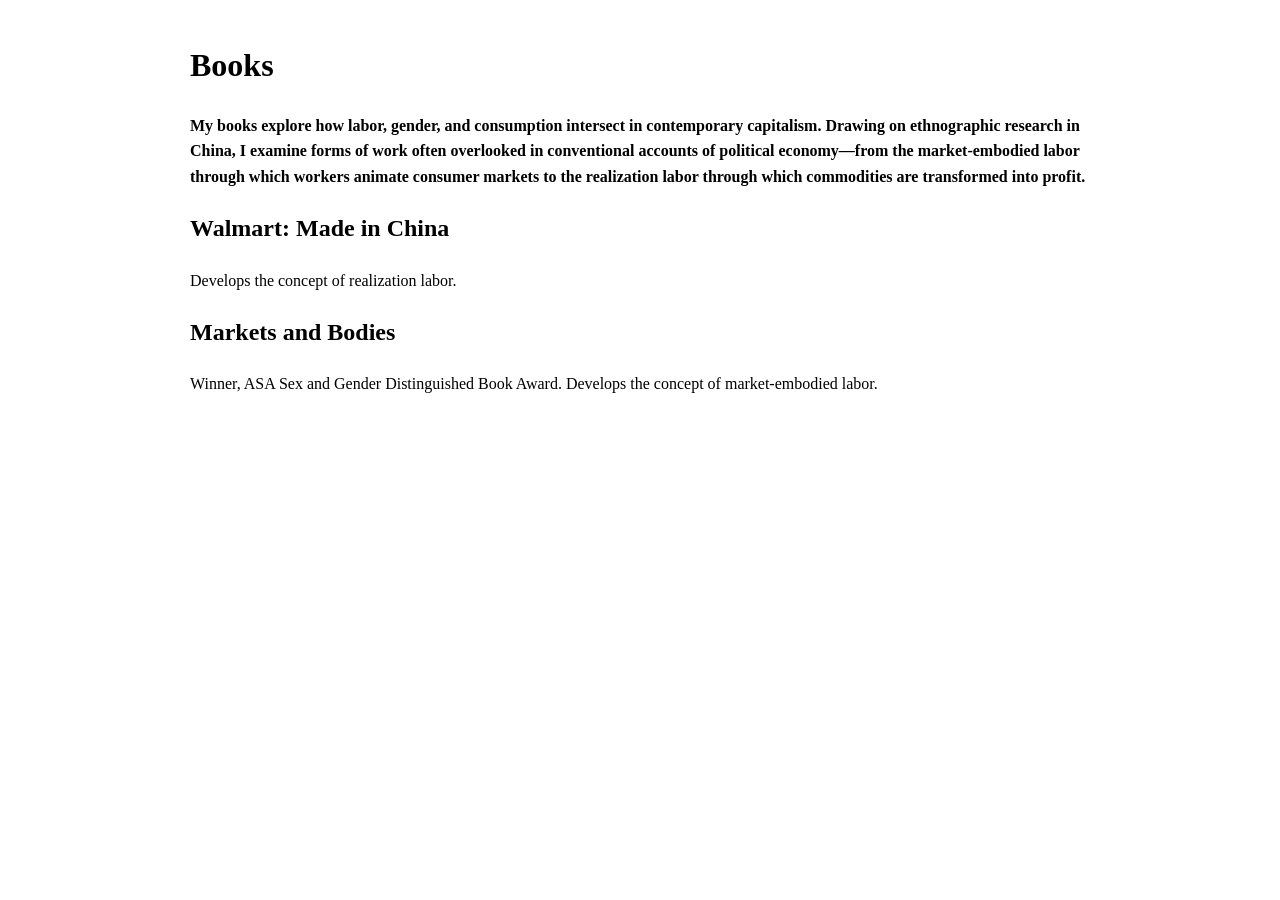
==== books.html @ 0c961aae "Add files via upload" ====
<!DOCTYPE html><html><body style="font-family:Georgia,serif;max-width:900px;margin:40px auto;line-height:1.6">
<h1>Books</h1>
<p><strong>My books explore how labor, gender, and consumption intersect in contemporary capitalism. Drawing on ethnographic research in China, I examine forms of work often overlooked in conventional accounts of political economy—from the market-embodied labor through which workers animate consumer markets to the realization labor through which commodities are transformed into profit.</strong></p>
<h2>Walmart: Made in China</h2>
<p>Develops the concept of realization labor.</p>
<h2>Markets and Bodies</h2>
<p>Winner, ASA Sex and Gender Distinguished Book Award. Develops the concept of market-embodied labor.</p>
</body></html>
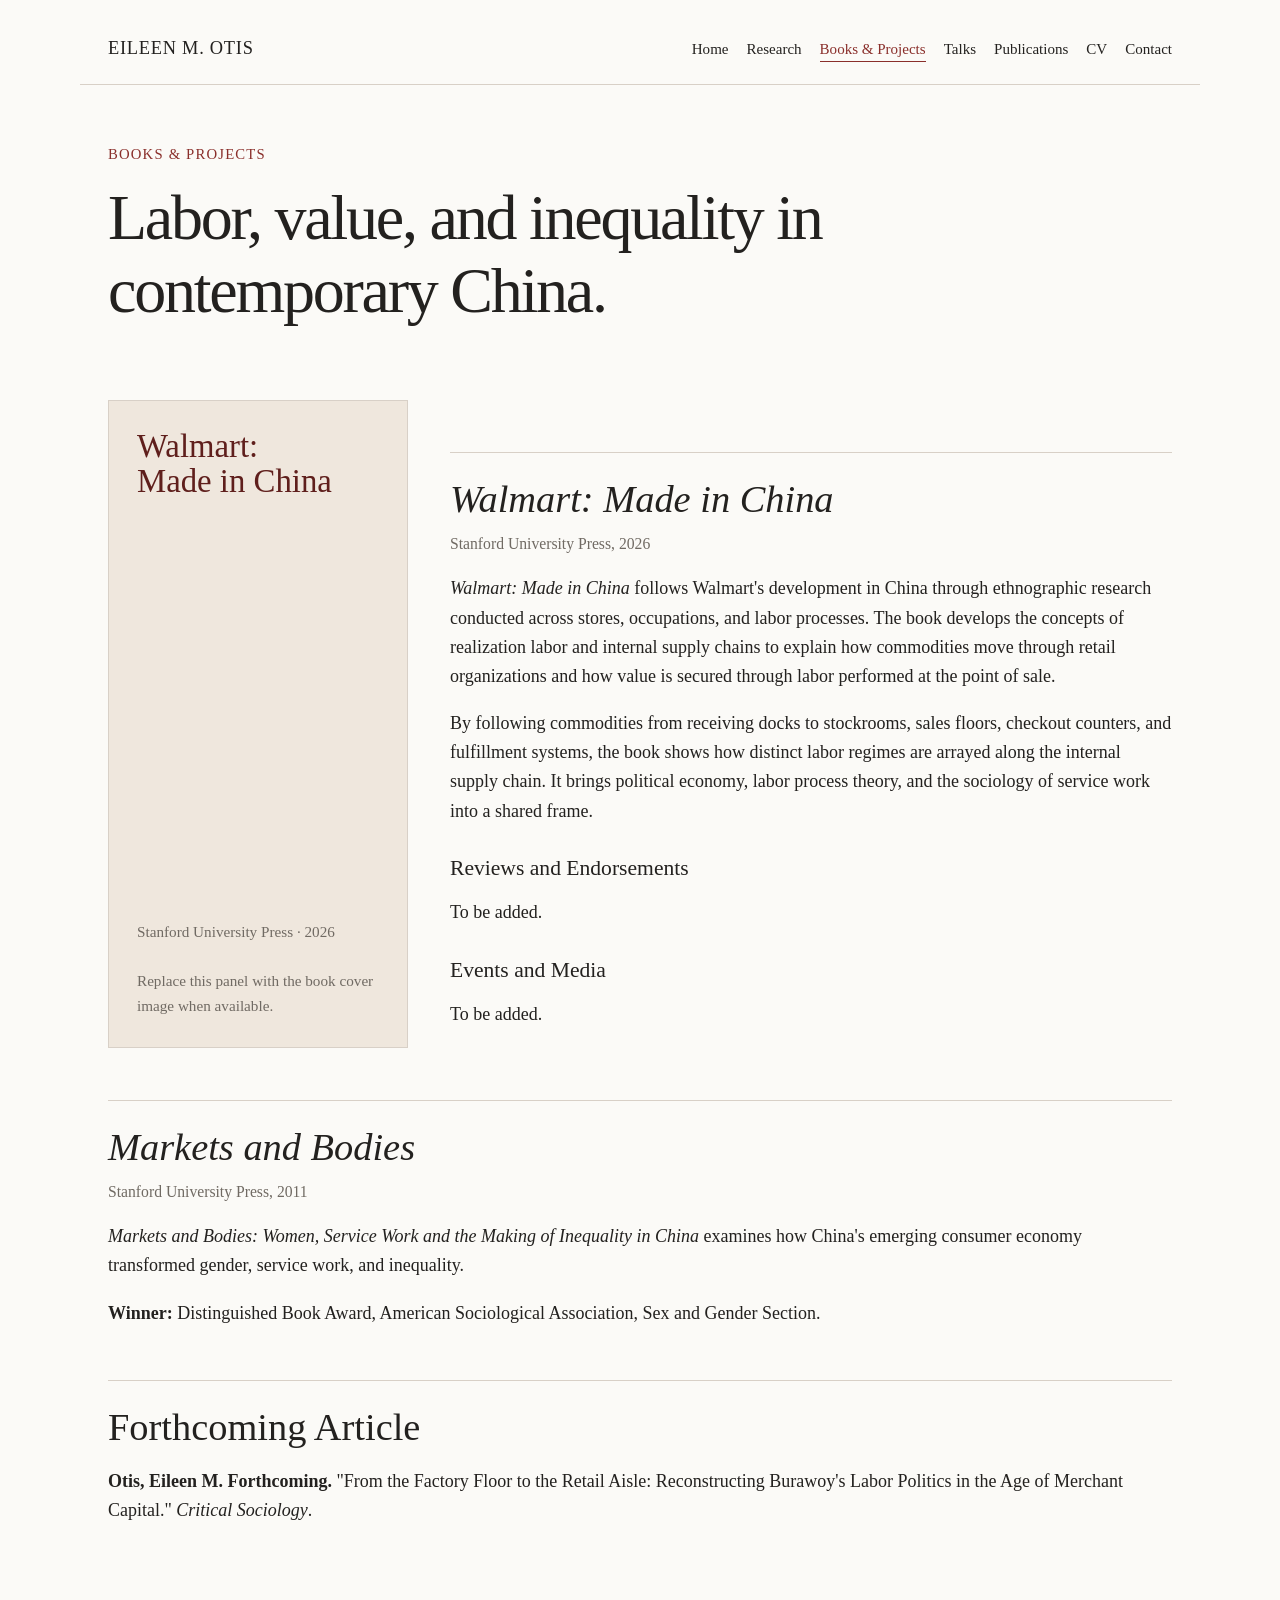
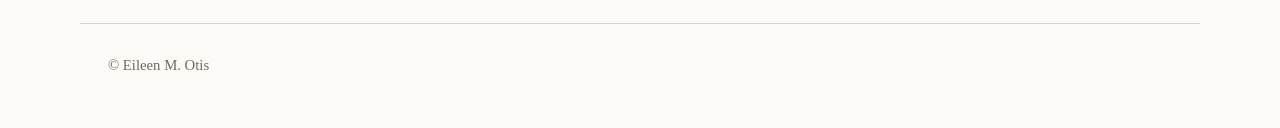
==== commit d23c87d2: "Add files via upload" ====
--- a/books.html
+++ b/books.html
@@ -1,9 +1,55 @@
+<!doctype html>
+<html lang="en">
+<head>
+  <meta charset="utf-8">
+  <meta name="viewport" content="width=device-width, initial-scale=1">
+  <title>Books & Projects | Eileen M. Otis</title>
+  <link rel="stylesheet" href="styles.css">
+</head>
+<body>
+<header class="site-header">
+  <a class="site-title" href="index.html">Eileen M. Otis</a>
+  <nav class="nav" aria-label="Main navigation">
+    <a href="index.html">Home</a>
+    <a href="research.html">Research</a>
+    <a class="active" href="books.html">Books &amp; Projects</a>
+    <a href="talks.html">Talks</a>
+    <a href="publications.html">Publications</a>
+    <a href="cv.html">CV</a>
+    <a href="contact.html">Contact</a>
+  </nav>
+</header>
+<main>
+  <section class="page-title">
+    <p class="kicker">Books &amp; Projects</p>
+    <h1>Labor, value, and inequality in contemporary China.</h1>
+  </section>
 
-<!DOCTYPE html><html><body style="font-family:Georgia,serif;max-width:900px;margin:40px auto;line-height:1.6">
-<h1>Books</h1>
-<p><strong>My books explore how labor, gender, and consumption intersect in contemporary capitalism. Drawing on ethnographic research in China, I examine forms of work often overlooked in conventional accounts of political economy—from the market-embodied labor through which workers animate consumer markets to the realization labor through which commodities are transformed into profit.</strong></p>
-<h2>Walmart: Made in China</h2>
-<p>Develops the concept of realization labor.</p>
-<h2>Markets and Bodies</h2>
-<p>Winner, ASA Sex and Gender Distinguished Book Award. Develops the concept of market-embodied labor.</p>
-</body></html>
+  <section class="book-feature">
+    <div class="cover-placeholder">
+      <div class="book-title">Walmart:<br>Made in China</div>
+      <div class="press">Stanford University Press · 2026<br><br>Replace this panel with the book cover image when available.</div>
+    </div>
+    <div>
+      <h2><em>Walmart: Made in China</em></h2>
+      <p class="meta">Stanford University Press, 2026</p>
+      <p><em>Walmart: Made in China</em> follows Walmart's development in China through ethnographic research conducted across stores, occupations, and labor processes. The book develops the concepts of realization labor and internal supply chains to explain how commodities move through retail organizations and how value is secured through labor performed at the point of sale.</p>
+      <p>By following commodities from receiving docks to stockrooms, sales floors, checkout counters, and fulfillment systems, the book shows how distinct labor regimes are arrayed along the internal supply chain. It brings political economy, labor process theory, and the sociology of service work into a shared frame.</p>
+      <h3>Reviews and Endorsements</h3>
+      <p>To be added.</p>
+      <h3>Events and Media</h3>
+      <p>To be added.</p>
+    </div>
+  </section>
+
+  <h2><em>Markets and Bodies</em></h2>
+  <p class="meta">Stanford University Press, 2011</p>
+  <p><em>Markets and Bodies: Women, Service Work and the Making of Inequality in China</em> examines how China's emerging consumer economy transformed gender, service work, and inequality.</p>
+  <p><strong>Winner:</strong> Distinguished Book Award, American Sociological Association, Sex and Gender Section.</p>
+
+  <h2>Forthcoming Article</h2>
+  <p><strong>Otis, Eileen M. Forthcoming.</strong> "From the Factory Floor to the Retail Aisle: Reconstructing Burawoy's Labor Politics in the Age of Merchant Capital." <em>Critical Sociology</em>.</p>
+</main>
+<footer class="footer">© Eileen M. Otis</footer>
+</body>
+</html>
--- a/styles.css
+++ b/styles.css
@@ -0,0 +1,161 @@
+:root {
+  --paper: #fbfaf7;
+  --ink: #23211f;
+  --muted: #706a63;
+  --line: #d8d0c7;
+  --accent: #8a2f2b;
+  --accent-dark: #5f1f1c;
+  --soft: #f0ebe4;
+}
+
+* { box-sizing: border-box; }
+html { scroll-behavior: smooth; }
+body {
+  margin: 0;
+  background: var(--paper);
+  color: var(--ink);
+  font-family: Georgia, 'Times New Roman', serif;
+  font-size: 18px;
+  line-height: 1.62;
+}
+
+a { color: var(--accent); text-decoration-thickness: 1px; text-underline-offset: 0.18em; }
+a:hover { color: var(--accent-dark); }
+
+.site-header {
+  max-width: 1120px;
+  margin: 0 auto;
+  padding: 34px 28px 20px;
+  display: flex;
+  align-items: baseline;
+  justify-content: space-between;
+  gap: 26px;
+  border-bottom: 1px solid var(--line);
+}
+.site-title {
+  font-size: 1.15rem;
+  letter-spacing: .04em;
+  text-transform: uppercase;
+  color: var(--ink);
+  text-decoration: none;
+}
+.nav {
+  display: flex;
+  flex-wrap: wrap;
+  gap: 18px;
+  font-size: .94rem;
+}
+.nav a { color: var(--ink); text-decoration: none; border-bottom: 1px solid transparent; }
+.nav a:hover, .nav a.active { border-bottom-color: var(--accent); color: var(--accent); }
+
+main {
+  max-width: 1120px;
+  margin: 0 auto;
+  padding: 58px 28px 80px;
+}
+
+.hero {
+  display: grid;
+  grid-template-columns: minmax(260px, 370px) minmax(0, 1fr);
+  gap: 54px;
+  align-items: start;
+}
+.headshot {
+  width: 100%;
+  display: block;
+  border-radius: 2px;
+  filter: saturate(.93);
+  box-shadow: 18px 18px 0 var(--soft);
+}
+.kicker {
+  color: var(--accent);
+  font-size: .92rem;
+  letter-spacing: .08em;
+  text-transform: uppercase;
+  margin: 0 0 14px;
+}
+h1, h2, h3 {
+  line-height: 1.15;
+  font-weight: normal;
+  margin: 0 0 18px;
+}
+h1 { font-size: clamp(2.55rem, 6vw, 5.2rem); letter-spacing: -0.035em; }
+h2 { font-size: clamp(1.75rem, 3vw, 2.55rem); margin-top: 52px; padding-top: 24px; border-top: 1px solid var(--line); }
+h3 { font-size: 1.35rem; margin-top: 30px; }
+.tagline {
+  font-size: clamp(1.42rem, 2.6vw, 2.05rem);
+  line-height: 1.28;
+  margin: 26px 0 28px;
+}
+.affiliation { color: var(--muted); margin: 0 0 22px; }
+.lead { font-size: 1.08rem; max-width: 720px; }
+
+.button-row { display: flex; flex-wrap: wrap; gap: 12px; margin-top: 28px; }
+.button {
+  display: inline-block;
+  border: 1px solid var(--accent);
+  color: var(--accent-dark);
+  padding: 9px 14px;
+  text-decoration: none;
+  font-size: .94rem;
+}
+.button:hover { background: var(--accent); color: var(--paper); }
+
+.book-feature {
+  margin-top: 72px;
+  display: grid;
+  grid-template-columns: minmax(220px, 300px) minmax(0, 1fr);
+  gap: 42px;
+  align-items: stretch;
+}
+.cover-placeholder {
+  min-height: 410px;
+  padding: 28px;
+  border: 1px solid var(--line);
+  background: #efe7dd;
+  display: flex;
+  flex-direction: column;
+  justify-content: space-between;
+}
+.cover-placeholder .book-title { font-size: 2.05rem; line-height: 1.06; color: var(--accent-dark); }
+.cover-placeholder .press { color: var(--muted); font-size: .95rem; }
+.meta { color: var(--muted); font-size: .98rem; margin-top: -8px; }
+
+.grid-2 { display: grid; grid-template-columns: repeat(2, minmax(0, 1fr)); gap: 38px 52px; }
+.theme { border-top: 1px solid var(--line); padding-top: 18px; }
+.theme h3 { margin-top: 0; }
+
+.news-list, .plain-list { padding-left: 1.1em; }
+.news-list li, .plain-list li { margin: .35em 0; }
+.publication { margin: 0 0 22px; }
+.publication .year { color: var(--accent); }
+
+.page-title { max-width: 780px; }
+.page-title h1 { font-size: clamp(2.4rem, 5vw, 4.4rem); }
+.callout {
+  border-left: 3px solid var(--accent);
+  padding-left: 22px;
+  margin: 34px 0;
+  font-size: 1.15rem;
+}
+
+.talk { border-top: 1px solid var(--line); padding: 20px 0; }
+.talk h3 { margin: 0 0 4px; }
+.talk p { margin: 0; }
+
+.footer {
+  max-width: 1120px;
+  margin: 0 auto;
+  padding: 30px 28px 50px;
+  border-top: 1px solid var(--line);
+  color: var(--muted);
+  font-size: .92rem;
+}
+
+@media (max-width: 780px) {
+  .site-header { display: block; }
+  .nav { margin-top: 16px; gap: 12px 16px; }
+  .hero, .book-feature, .grid-2 { grid-template-columns: 1fr; }
+  .headshot { max-width: 360px; }
+  main { padding-top: 38px; }
+}
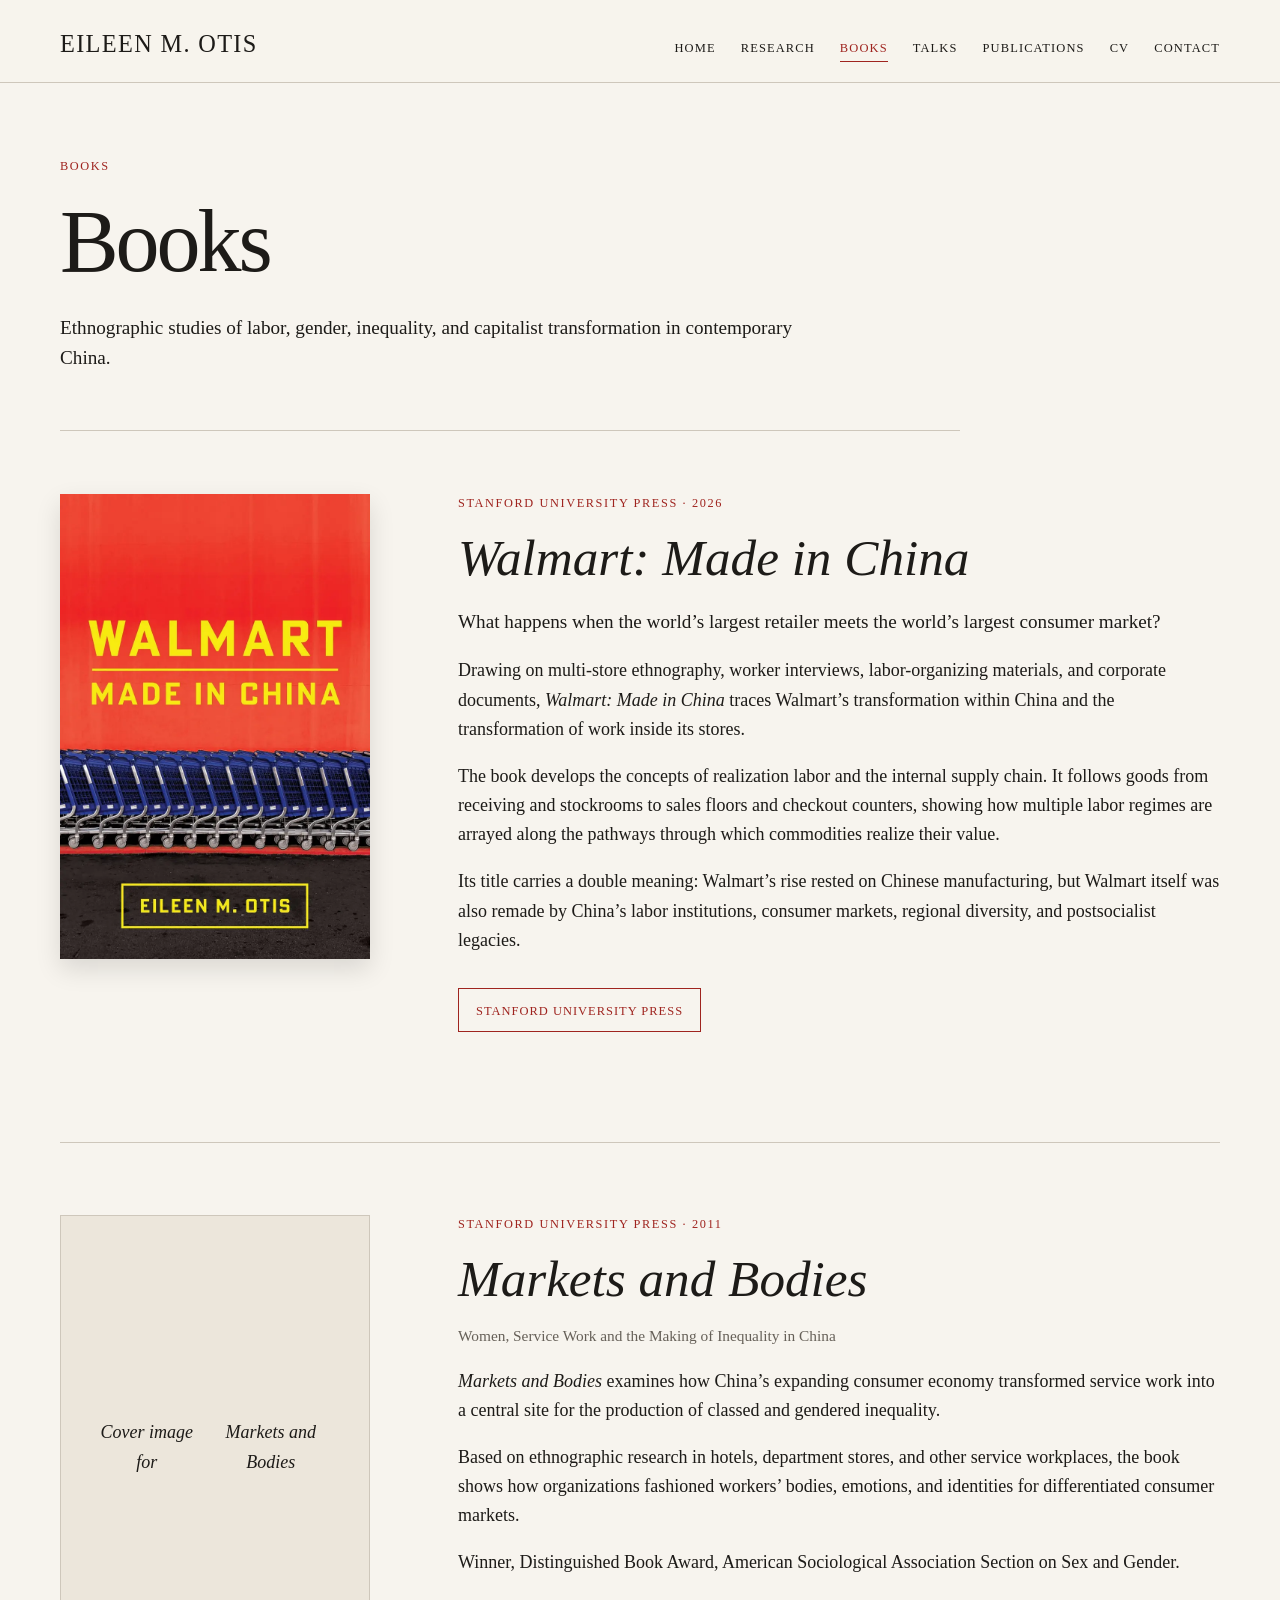
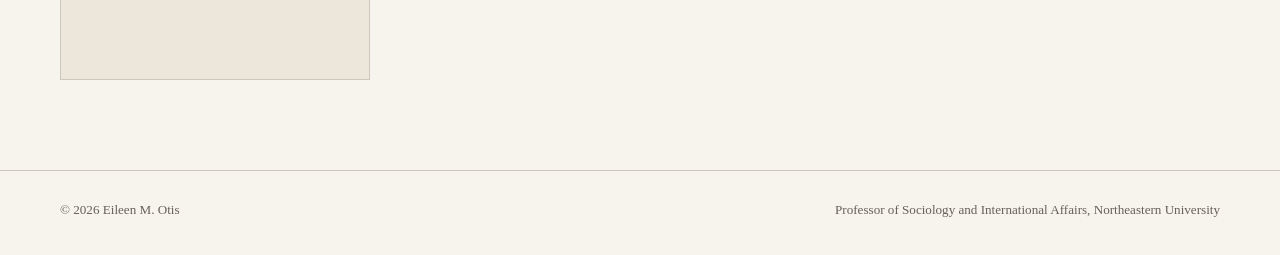
==== commit a4ce6f4c: "Add files via upload" ====
--- a/books.html
+++ b/books.html
@@ -3,53 +3,66 @@
 <head>
   <meta charset="utf-8">
   <meta name="viewport" content="width=device-width, initial-scale=1">
-  <title>Books & Projects | Eileen M. Otis</title>
+  <meta name="description" content="Eileen M. Otis — sociology, labor, gender, globalization, China, and retail capitalism.">
+  <title>Books | Eileen M. Otis</title>
   <link rel="stylesheet" href="styles.css">
 </head>
 <body>
 <header class="site-header">
-  <a class="site-title" href="index.html">Eileen M. Otis</a>
-  <nav class="nav" aria-label="Main navigation">
-    <a href="index.html">Home</a>
-    <a href="research.html">Research</a>
-    <a class="active" href="books.html">Books &amp; Projects</a>
-    <a href="talks.html">Talks</a>
-    <a href="publications.html">Publications</a>
-    <a href="cv.html">CV</a>
-    <a href="contact.html">Contact</a>
-  </nav>
+  <div class="header-inner">
+    <a class="site-name" href="index.html">Eileen M. Otis</a>
+    <nav aria-label="Primary navigation">
+      <a href="index.html">Home</a>
+<a href="research.html">Research</a>
+<a href="books.html" aria-current="page">Books</a>
+<a href="talks.html">Talks</a>
+<a href="publications.html">Publications</a>
+<a href="cv.html">CV</a>
+<a href="contact.html">Contact</a>
+    </nav>
+  </div>
 </header>
 <main>
-  <section class="page-title">
-    <p class="kicker">Books &amp; Projects</p>
-    <h1>Labor, value, and inequality in contemporary China.</h1>
-  </section>
 
-  <section class="book-feature">
-    <div class="cover-placeholder">
-      <div class="book-title">Walmart:<br>Made in China</div>
-      <div class="press">Stanford University Press · 2026<br><br>Replace this panel with the book cover image when available.</div>
+<header class="page-header">
+  <p class="eyebrow">Books</p>
+  <h1>Books</h1>
+  <p class="lede">Ethnographic studies of labor, gender, inequality, and capitalist transformation in contemporary China.</p>
+</header>
+
+<div class="books-list">
+  <article class="book-entry">
+    <img class="book-cover" src="./walmart-made-in-china-cover.webp" alt="Cover of Walmart: Made in China">
+    <div>
+      <p class="eyebrow">Stanford University Press · 2026</p>
+      <h2 class="book-title">Walmart: Made in China</h2>
+      <p class="lede">What happens when the world’s largest retailer meets the world’s largest consumer market?</p>
+      <p>Drawing on multi-store ethnography, worker interviews, labor-organizing materials, and corporate documents, <em>Walmart: Made in China</em> traces Walmart’s transformation within China and the transformation of work inside its stores.</p>
+      <p>The book develops the concepts of realization labor and the internal supply chain. It follows goods from receiving and stockrooms to sales floors and checkout counters, showing how multiple labor regimes are arrayed along the pathways through which commodities realize their value.</p>
+      <p>Its title carries a double meaning: Walmart’s rise rested on Chinese manufacturing, but Walmart itself was also remade by China’s labor institutions, consumer markets, regional diversity, and postsocialist legacies.</p>
+      <p><a class="button" href="https://www.sup.org/books/sociology/walmart-made-china" rel="noopener">Stanford University Press</a></p>
     </div>
+  </article>
+
+  <article class="book-entry">
+    <div class="placeholder-cover">Cover image for<br><em>Markets and Bodies</em></div>
     <div>
-      <h2><em>Walmart: Made in China</em></h2>
-      <p class="meta">Stanford University Press, 2026</p>
-      <p><em>Walmart: Made in China</em> follows Walmart's development in China through ethnographic research conducted across stores, occupations, and labor processes. The book develops the concepts of realization labor and internal supply chains to explain how commodities move through retail organizations and how value is secured through labor performed at the point of sale.</p>
-      <p>By following commodities from receiving docks to stockrooms, sales floors, checkout counters, and fulfillment systems, the book shows how distinct labor regimes are arrayed along the internal supply chain. It brings political economy, labor process theory, and the sociology of service work into a shared frame.</p>
-      <h3>Reviews and Endorsements</h3>
-      <p>To be added.</p>
-      <h3>Events and Media</h3>
-      <p>To be added.</p>
+      <p class="eyebrow">Stanford University Press · 2011</p>
+      <h2 class="book-title">Markets and Bodies</h2>
+      <p class="meta">Women, Service Work and the Making of Inequality in China</p>
+      <p><em>Markets and Bodies</em> examines how China’s expanding consumer economy transformed service work into a central site for the production of classed and gendered inequality.</p>
+      <p>Based on ethnographic research in hotels, department stores, and other service workplaces, the book shows how organizations fashioned workers’ bodies, emotions, and identities for differentiated consumer markets.</p>
+      <p>Winner, Distinguished Book Award, American Sociological Association Section on Sex and Gender.</p>
     </div>
-  </section>
+  </article>
+</div>
 
-  <h2><em>Markets and Bodies</em></h2>
-  <p class="meta">Stanford University Press, 2011</p>
-  <p><em>Markets and Bodies: Women, Service Work and the Making of Inequality in China</em> examines how China's emerging consumer economy transformed gender, service work, and inequality.</p>
-  <p><strong>Winner:</strong> Distinguished Book Award, American Sociological Association, Sex and Gender Section.</p>
-
-  <h2>Forthcoming Article</h2>
-  <p><strong>Otis, Eileen M. Forthcoming.</strong> "From the Factory Floor to the Retail Aisle: Reconstructing Burawoy's Labor Politics in the Age of Merchant Capital." <em>Critical Sociology</em>.</p>
 </main>
-<footer class="footer">© Eileen M. Otis</footer>
+<footer class="site-footer">
+  <div class="footer-inner">
+    <span>© 2026 Eileen M. Otis</span>
+    <span>Professor of Sociology and International Affairs, Northeastern University</span>
+  </div>
+</footer>
 </body>
 </html>
--- a/styles.css
+++ b/styles.css
@@ -1,161 +1,344 @@
+
 :root {
-  --paper: #fbfaf7;
-  --ink: #23211f;
-  --muted: #706a63;
-  --line: #d8d0c7;
-  --accent: #8a2f2b;
-  --accent-dark: #5f1f1c;
-  --soft: #f0ebe4;
+  --paper: #f7f4ee;
+  --ink: #1d1b18;
+  --muted: #666058;
+  --rule: #cec7bb;
+  --accent: #9f241f;
+  --max: 1160px;
 }
 
 * { box-sizing: border-box; }
+
 html { scroll-behavior: smooth; }
+
 body {
   margin: 0;
   background: var(--paper);
   color: var(--ink);
-  font-family: Georgia, 'Times New Roman', serif;
+  font-family: Georgia, "Times New Roman", serif;
   font-size: 18px;
   line-height: 1.62;
 }
 
-a { color: var(--accent); text-decoration-thickness: 1px; text-underline-offset: 0.18em; }
-a:hover { color: var(--accent-dark); }
+a {
+  color: var(--accent);
+  text-decoration-thickness: 1px;
+  text-underline-offset: 0.18em;
+}
+
+a:hover { text-decoration-thickness: 2px; }
+
+img { max-width: 100%; height: auto; display: block; }
 
 .site-header {
-  max-width: 1120px;
+  border-bottom: 1px solid var(--rule);
+  background: rgba(247,244,238,.96);
+}
+
+.header-inner,
+main,
+.footer-inner {
+  width: min(calc(100% - 40px), var(--max));
   margin: 0 auto;
-  padding: 34px 28px 20px;
+}
+
+.header-inner {
   display: flex;
   align-items: baseline;
   justify-content: space-between;
-  gap: 26px;
-  border-bottom: 1px solid var(--line);
-}
-.site-title {
-  font-size: 1.15rem;
-  letter-spacing: .04em;
-  text-transform: uppercase;
+  gap: 30px;
+  padding: 24px 0 19px;
+}
+
+.site-name {
   color: var(--ink);
   text-decoration: none;
-}
-.nav {
+  font-size: 1.52rem;
+  letter-spacing: .055em;
+  text-transform: uppercase;
+  white-space: nowrap;
+}
+
+nav {
   display: flex;
   flex-wrap: wrap;
-  gap: 18px;
-  font-size: .94rem;
-}
-.nav a { color: var(--ink); text-decoration: none; border-bottom: 1px solid transparent; }
-.nav a:hover, .nav a.active { border-bottom-color: var(--accent); color: var(--accent); }
-
-main {
-  max-width: 1120px;
-  margin: 0 auto;
-  padding: 58px 28px 80px;
-}
+  justify-content: flex-end;
+  gap: 12px 25px;
+  font-size: .78rem;
+  letter-spacing: .09em;
+  text-transform: uppercase;
+}
+
+nav a {
+  color: var(--ink);
+  text-decoration: none;
+  padding-bottom: 3px;
+  border-bottom: 1px solid transparent;
+}
+
+nav a:hover,
+nav a[aria-current="page"] {
+  color: var(--accent);
+  border-bottom-color: var(--accent);
+}
+
+main { padding: 74px 0 90px; }
 
 .hero {
   display: grid;
-  grid-template-columns: minmax(260px, 370px) minmax(0, 1fr);
-  gap: 54px;
+  grid-template-columns: minmax(250px, .82fr) minmax(360px, 1.35fr);
+  gap: clamp(45px, 7vw, 96px);
   align-items: start;
 }
+
 .headshot {
   width: 100%;
+  max-width: 420px;
+  border: 1px solid var(--rule);
+}
+
+.eyebrow {
+  margin: 0 0 14px;
+  color: var(--accent);
+  font-size: .77rem;
+  letter-spacing: .13em;
+  text-transform: uppercase;
+}
+
+h1, h2, h3 {
+  font-weight: normal;
+  line-height: 1.16;
+  margin-top: 0;
+}
+
+h1 {
+  margin-bottom: 28px;
+  font-size: clamp(2.45rem, 5vw, 4.45rem);
+  letter-spacing: -.035em;
+}
+
+h2 {
+  margin: 0 0 25px;
+  font-size: clamp(1.75rem, 3vw, 2.45rem);
+}
+
+h3 {
+  margin-bottom: 9px;
+  font-size: 1.28rem;
+}
+
+.lede {
+  max-width: 760px;
+  font-size: 1.2rem;
+  line-height: 1.58;
+}
+
+.intro-rule {
+  width: 76px;
+  height: 2px;
+  background: var(--accent);
+  margin: 33px 0;
+}
+
+.meta {
+  color: var(--muted);
+  font-size: .96rem;
+}
+
+.text-link {
+  display: inline-block;
+  margin-top: 12px;
+  font-size: .78rem;
+  letter-spacing: .09em;
+  text-transform: uppercase;
+  text-decoration: none;
+}
+
+.text-link::after { content: "  →"; }
+
+.feature {
+  display: grid;
+  grid-template-columns: minmax(210px, .55fr) minmax(350px, 1.4fr);
+  gap: clamp(38px, 6vw, 78px);
+  align-items: start;
+  margin-top: 95px;
+  padding-top: 62px;
+  border-top: 1px solid var(--rule);
+}
+
+.book-cover {
+  width: min(100%, 330px);
+  box-shadow: 0 10px 24px rgba(0,0,0,.12);
+}
+
+.book-title {
+  margin-bottom: 8px;
+  font-style: italic;
+  font-size: clamp(2rem, 4vw, 3.2rem);
+}
+
+.section-grid {
+  display: grid;
+  grid-template-columns: repeat(3, 1fr);
+  margin-top: 85px;
+  border-top: 1px solid var(--rule);
+  border-bottom: 1px solid var(--rule);
+}
+
+.section-grid article {
+  padding: 35px 34px 38px 0;
+}
+
+.section-grid article + article {
+  padding-left: 34px;
+  border-left: 1px solid var(--rule);
+}
+
+.section-grid h2 {
+  margin-bottom: 17px;
+  font-size: 1.38rem;
+}
+
+.page-header {
+  max-width: 900px;
+  margin-bottom: 63px;
+  padding-bottom: 38px;
+  border-bottom: 1px solid var(--rule);
+}
+
+.page-header h1 {
+  margin-bottom: 18px;
+  font-size: clamp(3rem, 7vw, 5.5rem);
+}
+
+.prose {
+  max-width: 810px;
+}
+
+.prose h2 {
+  margin-top: 59px;
+  padding-top: 20px;
+  border-top: 1px solid var(--rule);
+}
+
+.prose h3 { margin-top: 34px; }
+
+.citation {
+  margin: 17px 0;
+  padding-left: 24px;
+  border-left: 2px solid var(--accent);
+}
+
+.books-list {
+  display: grid;
+  gap: 92px;
+}
+
+.book-entry {
+  display: grid;
+  grid-template-columns: minmax(205px, 310px) minmax(350px, 1fr);
+  gap: clamp(38px, 7vw, 88px);
+  align-items: start;
+}
+
+.book-entry + .book-entry {
+  padding-top: 72px;
+  border-top: 1px solid var(--rule);
+}
+
+.placeholder-cover {
+  aspect-ratio: 2 / 3;
+  display: flex;
+  align-items: center;
+  justify-content: center;
+  padding: 30px;
+  border: 1px solid var(--rule);
+  background: #ece6db;
+  text-align: center;
+  font-style: italic;
+}
+
+.listing {
+  max-width: 900px;
+}
+
+.listing section {
+  margin: 54px 0;
+}
+
+.listing article {
+  margin: 27px 0;
+  padding-bottom: 25px;
+  border-bottom: 1px solid var(--rule);
+}
+
+.listing time {
   display: block;
-  border-radius: 2px;
-  filter: saturate(.93);
-  box-shadow: 18px 18px 0 var(--soft);
-}
-.kicker {
-  color: var(--accent);
-  font-size: .92rem;
-  letter-spacing: .08em;
-  text-transform: uppercase;
-  margin: 0 0 14px;
-}
-h1, h2, h3 {
-  line-height: 1.15;
-  font-weight: normal;
-  margin: 0 0 18px;
-}
-h1 { font-size: clamp(2.55rem, 6vw, 5.2rem); letter-spacing: -0.035em; }
-h2 { font-size: clamp(1.75rem, 3vw, 2.55rem); margin-top: 52px; padding-top: 24px; border-top: 1px solid var(--line); }
-h3 { font-size: 1.35rem; margin-top: 30px; }
-.tagline {
-  font-size: clamp(1.42rem, 2.6vw, 2.05rem);
-  line-height: 1.28;
-  margin: 26px 0 28px;
-}
-.affiliation { color: var(--muted); margin: 0 0 22px; }
-.lead { font-size: 1.08rem; max-width: 720px; }
-
-.button-row { display: flex; flex-wrap: wrap; gap: 12px; margin-top: 28px; }
+  margin-bottom: 6px;
+  color: var(--accent);
+  font-size: .78rem;
+  letter-spacing: .1em;
+  text-transform: uppercase;
+}
+
+.download-box {
+  max-width: 720px;
+  padding: 38px;
+  border: 1px solid var(--rule);
+  background: rgba(255,255,255,.22);
+}
+
 .button {
   display: inline-block;
+  margin-top: 15px;
+  padding: 12px 17px 10px;
   border: 1px solid var(--accent);
-  color: var(--accent-dark);
-  padding: 9px 14px;
+  color: var(--accent);
+  font-size: .78rem;
+  letter-spacing: .08em;
+  text-transform: uppercase;
   text-decoration: none;
-  font-size: .94rem;
-}
-.button:hover { background: var(--accent); color: var(--paper); }
-
-.book-feature {
-  margin-top: 72px;
-  display: grid;
-  grid-template-columns: minmax(220px, 300px) minmax(0, 1fr);
-  gap: 42px;
-  align-items: stretch;
-}
-.cover-placeholder {
-  min-height: 410px;
-  padding: 28px;
-  border: 1px solid var(--line);
-  background: #efe7dd;
+}
+
+.button:hover {
+  background: var(--accent);
+  color: white;
+}
+
+.site-footer {
+  border-top: 1px solid var(--rule);
+  color: var(--muted);
+  font-size: .82rem;
+}
+
+.footer-inner {
   display: flex;
-  flex-direction: column;
   justify-content: space-between;
-}
-.cover-placeholder .book-title { font-size: 2.05rem; line-height: 1.06; color: var(--accent-dark); }
-.cover-placeholder .press { color: var(--muted); font-size: .95rem; }
-.meta { color: var(--muted); font-size: .98rem; margin-top: -8px; }
-
-.grid-2 { display: grid; grid-template-columns: repeat(2, minmax(0, 1fr)); gap: 38px 52px; }
-.theme { border-top: 1px solid var(--line); padding-top: 18px; }
-.theme h3 { margin-top: 0; }
-
-.news-list, .plain-list { padding-left: 1.1em; }
-.news-list li, .plain-list li { margin: .35em 0; }
-.publication { margin: 0 0 22px; }
-.publication .year { color: var(--accent); }
-
-.page-title { max-width: 780px; }
-.page-title h1 { font-size: clamp(2.4rem, 5vw, 4.4rem); }
-.callout {
-  border-left: 3px solid var(--accent);
-  padding-left: 22px;
-  margin: 34px 0;
-  font-size: 1.15rem;
-}
-
-.talk { border-top: 1px solid var(--line); padding: 20px 0; }
-.talk h3 { margin: 0 0 4px; }
-.talk p { margin: 0; }
-
-.footer {
-  max-width: 1120px;
-  margin: 0 auto;
-  padding: 30px 28px 50px;
-  border-top: 1px solid var(--line);
-  color: var(--muted);
-  font-size: .92rem;
-}
-
-@media (max-width: 780px) {
-  .site-header { display: block; }
-  .nav { margin-top: 16px; gap: 12px 16px; }
-  .hero, .book-feature, .grid-2 { grid-template-columns: 1fr; }
+  gap: 30px;
+  padding: 28px 0 35px;
+}
+
+@media (max-width: 820px) {
+  .header-inner { align-items: flex-start; flex-direction: column; }
+  nav { justify-content: flex-start; }
+  .hero, .feature, .book-entry { grid-template-columns: 1fr; }
   .headshot { max-width: 360px; }
-  main { padding-top: 38px; }
-}
+  .feature { margin-top: 68px; }
+  .book-cover { max-width: 275px; }
+  .section-grid { grid-template-columns: 1fr; }
+  .section-grid article,
+  .section-grid article + article {
+    padding: 28px 0;
+    border-left: 0;
+  }
+  .section-grid article + article { border-top: 1px solid var(--rule); }
+}
+
+@media (max-width: 520px) {
+  body { font-size: 17px; }
+  .header-inner, main, .footer-inner { width: min(calc(100% - 28px), var(--max)); }
+  main { padding-top: 48px; }
+  nav { gap: 10px 17px; font-size: .7rem; }
+  .footer-inner { flex-direction: column; }
+}
